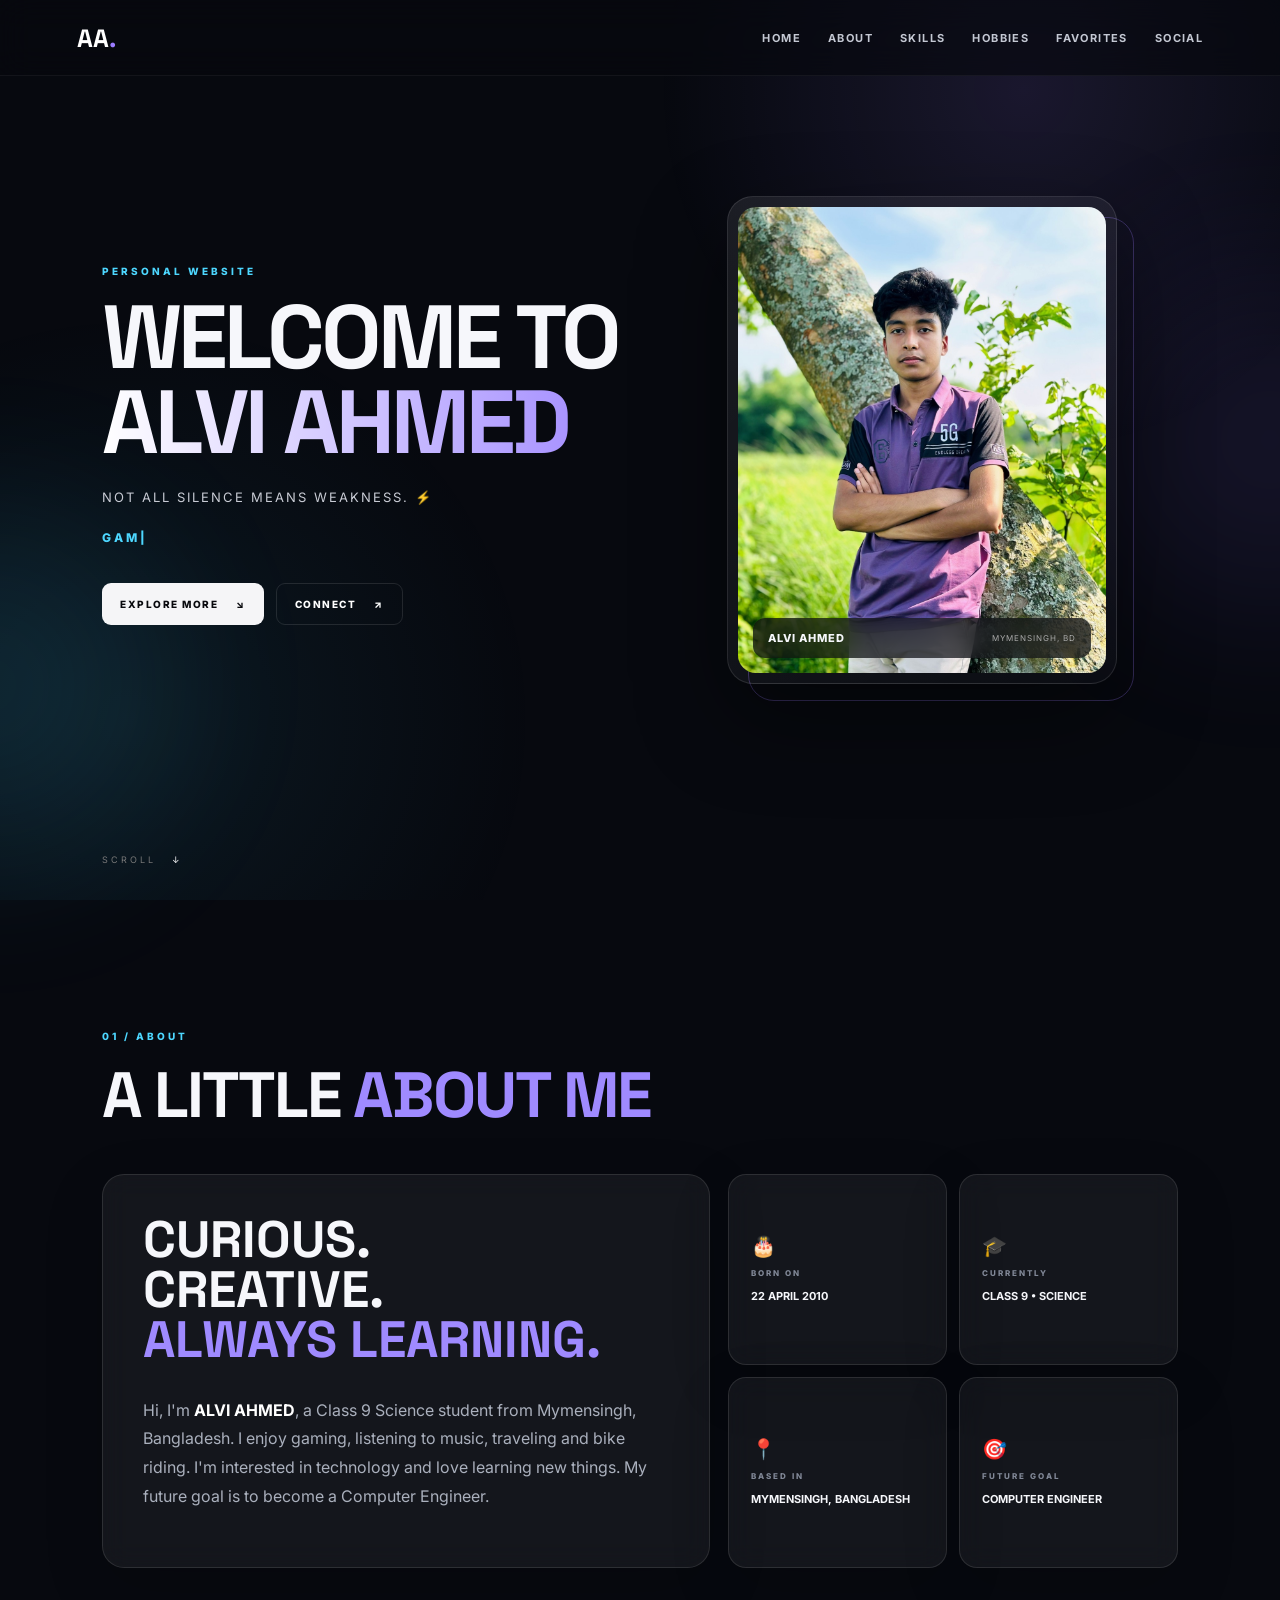
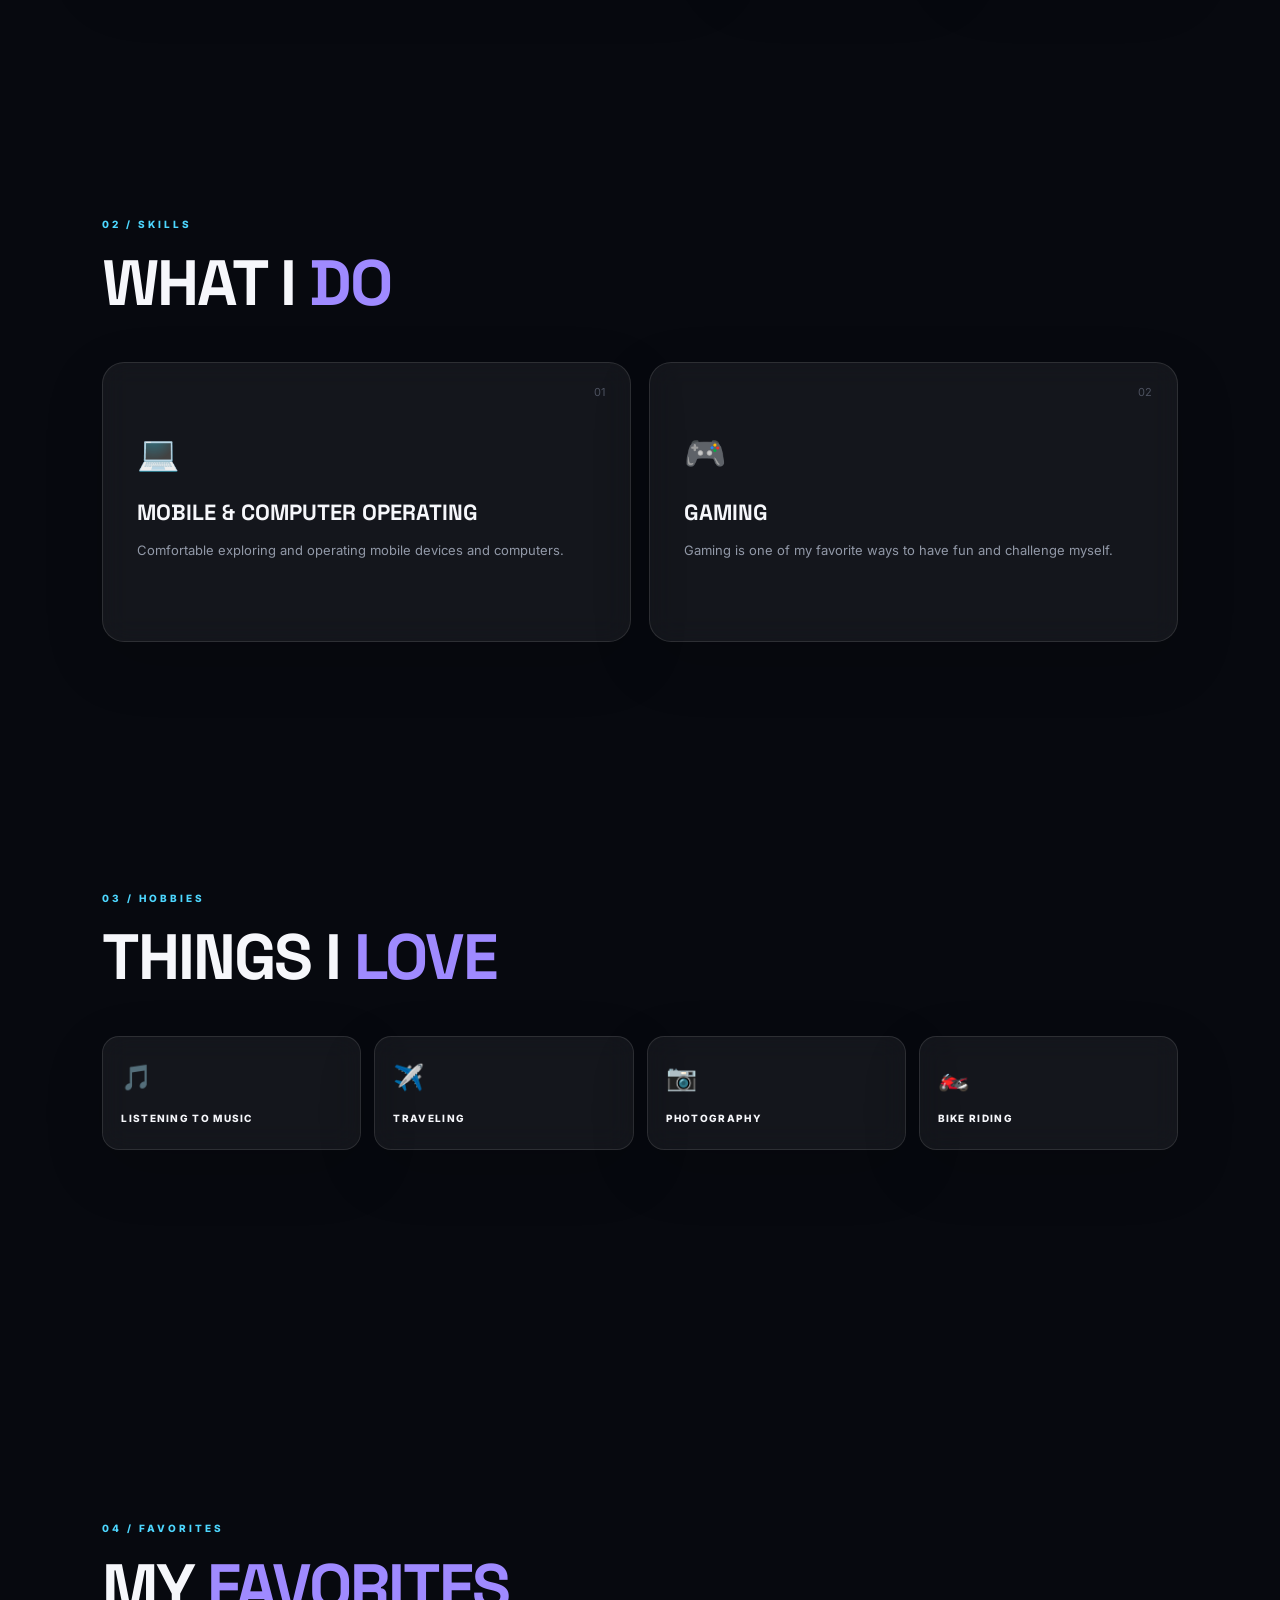
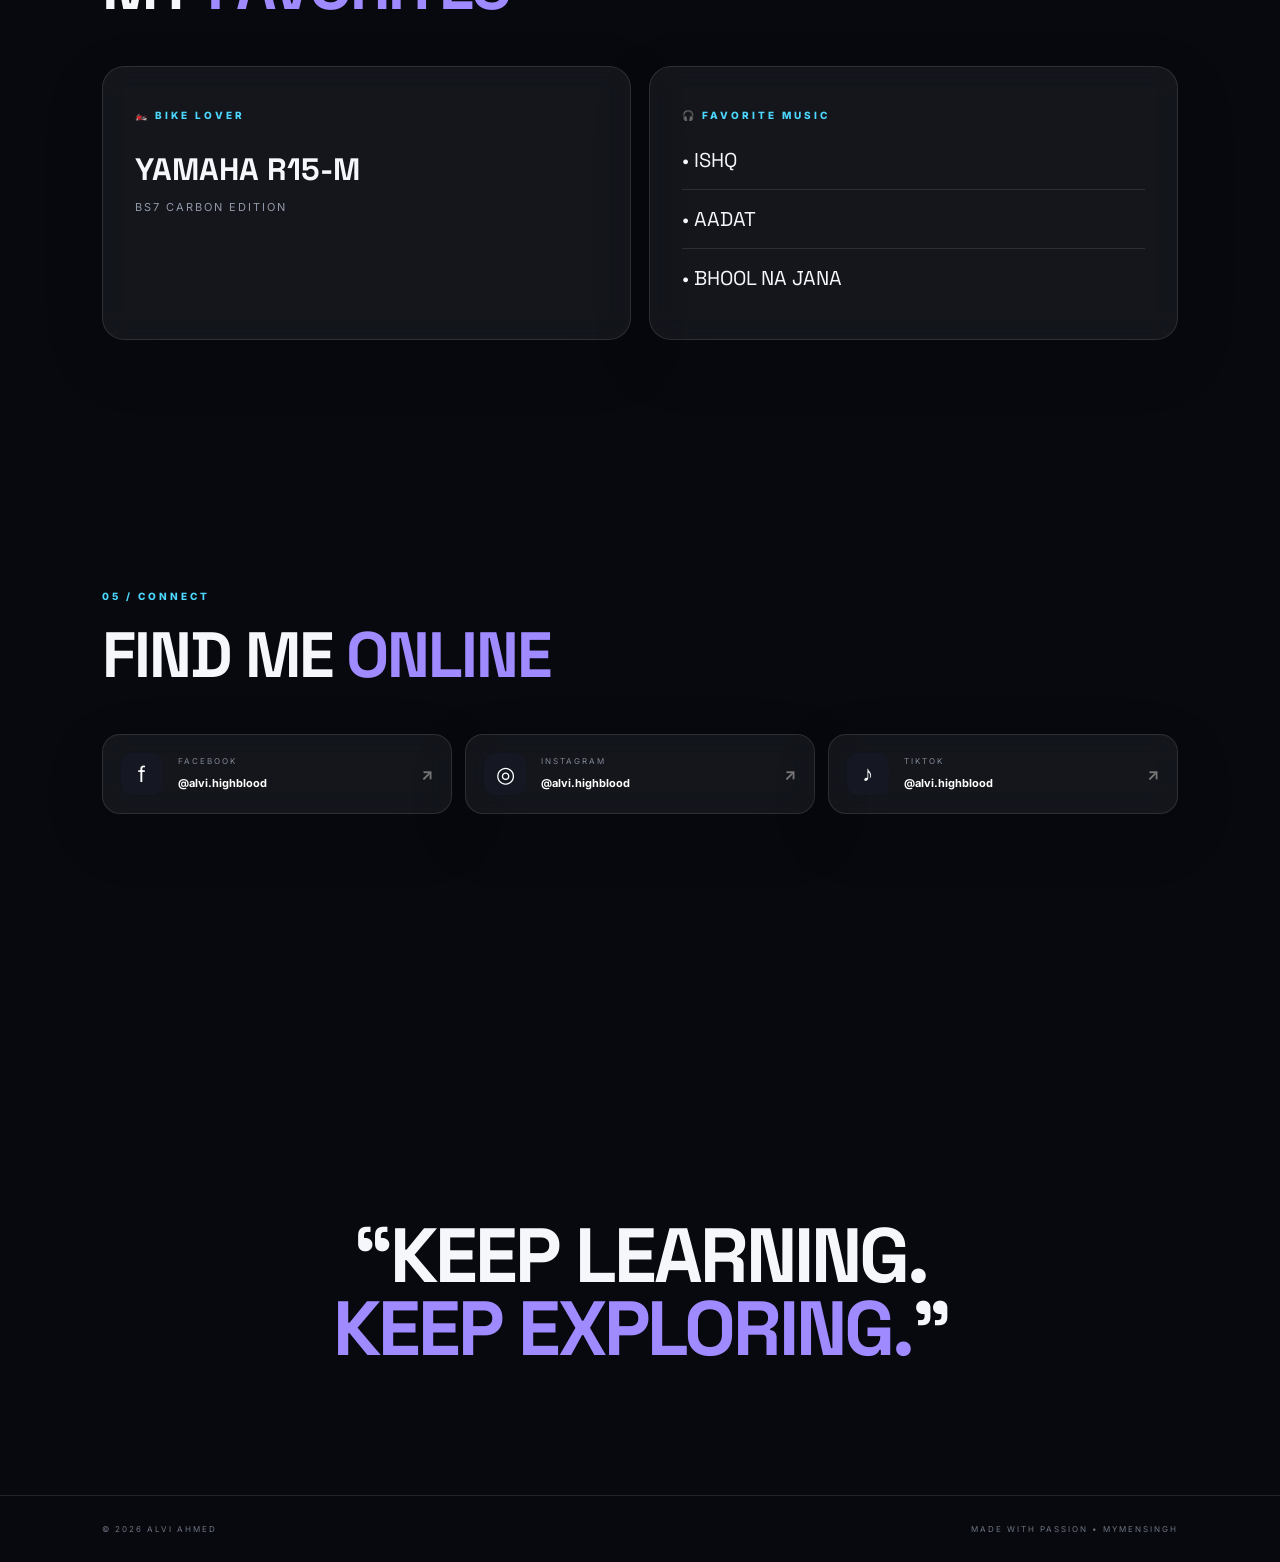
==== index.html @ 888786b5 "Add files via upload" ====
<!DOCTYPE html>
<html lang="en">
<head>
  <meta charset="UTF-8">
  <meta name="viewport" content="width=device-width, initial-scale=1.0">
  <meta name="description" content="Personal website of ALVI AHMED — Class 9 Science student from Mymensingh, Bangladesh, interested in technology, gaming, music, travel and bikes.">
  <meta name="keywords" content="ALVI AHMED, Alvi Ahmed, Mymensingh, student, personal website, gamer, bike lover">
  <meta name="author" content="ALVI AHMED">
  <meta name="theme-color" content="#07090f">
  <meta property="og:title" content="WELCOME TO ALVI AHMED">
  <meta property="og:description" content="Personal website of ALVI AHMED">
  <meta property="og:type" content="website">
  <title>WELCOME TO ALVI AHMED</title>
  <link rel="preconnect" href="https://fonts.googleapis.com">
  <link rel="preconnect" href="https://fonts.gstatic.com" crossorigin>
  <link href="https://fonts.googleapis.com/css2?family=Inter:wght@400;500;600;700;800&family=Space+Grotesk:wght@500;600;700&display=swap" rel="stylesheet">
  <link rel="stylesheet" href="style.css">
</head>
<body>
  <div class="loader" id="loader"><div class="loader-ring"></div><span>LOADING</span></div>
  <div class="progress" id="progress"></div>
  <div class="orb orb-one"></div><div class="orb orb-two"></div>

  <header class="nav">
    <a class="brand" href="#home">AA<span>.</span></a>
    <button class="menu" id="menu" aria-label="Open menu"><span></span><span></span><span></span></button>
    <nav id="navLinks">
      <a href="#home">HOME</a><a href="#about">ABOUT</a><a href="#skills">SKILLS</a>
      <a href="#hobbies">HOBBIES</a><a href="#favorites">FAVORITES</a><a href="#social">SOCIAL</a>
    </nav>
  </header>

  <main>
    <section class="hero section" id="home">
      <div class="hero-copy reveal">
        <p class="eyebrow">PERSONAL WEBSITE</p>
        <h1>WELCOME TO<br><span>ALVI AHMED</span></h1>
        <p class="tagline">NOT ALL SILENCE MEANS WEAKNESS. <b>⚡</b></p>
        <div class="typing"><span id="typed"></span><span class="cursor">|</span></div>
        <div class="hero-actions">
          <a class="btn primary" href="#about">EXPLORE MORE <span>↘</span></a>
          <a class="btn ghost" href="#social">CONNECT <span>↗</span></a>
        </div>
      </div>
      <div class="hero-photo reveal">
        <div class="photo-frame">
          <div class="photo-glow"></div>
          <img src="profile.jpg" alt="ALVI AHMED profile photo">
          <div class="photo-label"><span>ALVI AHMED</span><small>MYMENSINGH, BD</small></div>
        </div>
      </div>
      <div class="scroll-cue">SCROLL <span>↓</span></div>
    </section>

    <section class="section" id="about">
      <div class="section-head reveal"><p class="eyebrow">01 / ABOUT</p><h2>A LITTLE <span>ABOUT ME</span></h2></div>
      <div class="about-grid">
        <div class="bio-card glass reveal">
          <p class="big-text">CURIOUS.<br>CREATIVE.<br><span>ALWAYS LEARNING.</span></p>
          <p>Hi, I'm <strong>ALVI AHMED</strong>, a Class 9 Science student from Mymensingh, Bangladesh. I enjoy gaming, listening to music, traveling and bike riding. I'm interested in technology and love learning new things. My future goal is to become a Computer Engineer.</p>
        </div>
        <div class="details-grid">
          <div class="info-card glass reveal"><span>🎂</span><small>BORN ON</small><strong>22 APRIL 2010</strong></div>
          <div class="info-card glass reveal"><span>🎓</span><small>CURRENTLY</small><strong>CLASS 9 • SCIENCE</strong></div>
          <div class="info-card glass reveal"><span>📍</span><small>BASED IN</small><strong>MYMENSINGH, BANGLADESH</strong></div>
          <div class="info-card glass reveal"><span>🎯</span><small>FUTURE GOAL</small><strong>COMPUTER ENGINEER</strong></div>
        </div>
      </div>
    </section>

    <section class="section" id="skills">
      <div class="section-head reveal"><p class="eyebrow">02 / SKILLS</p><h2>WHAT I <span>DO</span></h2></div>
      <div class="cards two">
        <article class="feature-card glass reveal"><div class="num">01</div><div class="icon">💻</div><h3>MOBILE & COMPUTER OPERATING</h3><p>Comfortable exploring and operating mobile devices and computers.</p></article>
        <article class="feature-card glass reveal"><div class="num">02</div><div class="icon">🎮</div><h3>GAMING</h3><p>Gaming is one of my favorite ways to have fun and challenge myself.</p></article>
      </div>
    </section>

    <section class="section" id="hobbies">
      <div class="section-head reveal"><p class="eyebrow">03 / HOBBIES</p><h2>THINGS I <span>LOVE</span></h2></div>
      <div class="hobby-grid">
        <div class="hobby glass reveal">🎵 <span>LISTENING TO MUSIC</span></div>
        <div class="hobby glass reveal">✈️ <span>TRAVELING</span></div>
        <div class="hobby glass reveal">📷 <span>PHOTOGRAPHY</span></div>
        <div class="hobby glass reveal">🏍️ <span>BIKE RIDING</span></div>
      </div>
    </section>

    <section class="section" id="favorites">
      <div class="section-head reveal"><p class="eyebrow">04 / FAVORITES</p><h2>MY <span>FAVORITES</span></h2></div>
      <div class="favorites-grid">
        <article class="favorite-bike glass reveal">
          <p class="mini-label">🏍️ BIKE LOVER</p>
          <h3>YAMAHA R15-M</h3>
          <p>BS7 CARBON EDITION</p>
        </article>
        <article class="music-card glass reveal">
          <p class="mini-label">🎧 FAVORITE MUSIC</p>
          <div class="song">• ISHQ</div><div class="song">• AADAT</div><div class="song">• BHOOL NA JANA</div>
        </article>
      </div>
    </section>

    <section class="section" id="social">
      <div class="section-head reveal"><p class="eyebrow">05 / CONNECT</p><h2>FIND ME <span>ONLINE</span></h2></div>
      <div class="social-grid">
        <a class="social glass reveal" href="https://www.facebook.com/alvi.highblood" target="_blank" rel="noopener"><span>f</span><div><small>FACEBOOK</small><strong>@alvi.highblood</strong></div><b>↗</b></a>
        <a class="social glass reveal" href="https://www.instagram.com/alvi.highblood" target="_blank" rel="noopener"><span>◎</span><div><small>INSTAGRAM</small><strong>@alvi.highblood</strong></div><b>↗</b></a>
        <a class="social glass reveal" href="https://www.tiktok.com/@alvi.highblood" target="_blank" rel="noopener"><span>♪</span><div><small>TIKTOK</small><strong>@alvi.highblood</strong></div><b>↗</b></a>
      </div>
    </section>

    <section class="section final-note">
      <div class="quote reveal">“KEEP LEARNING.<br><span>KEEP EXPLORING.</span>”</div>
    </section>
  </main>

  <footer><span>© <span id="year"></span> ALVI AHMED</span><span>MADE WITH PASSION • MYMENSINGH</span></footer>
  <button id="top" class="top" aria-label="Back to top">↑</button>
  <script src="script.js"></script>
</body>
</html>
---- style.css ----
:root{
  --bg:#07090f;--card:rgba(255,255,255,.055);--line:rgba(255,255,255,.11);
  --text:#f6f7fb;--muted:#9da4b3;--accent:#9b7cff;--accent2:#4dd7ff;
}
*{box-sizing:border-box}html{scroll-behavior:smooth}body{margin:0;background:var(--bg);color:var(--text);font-family:Inter,Arial,sans-serif;overflow-x:hidden}
body:before{content:"";position:fixed;inset:0;pointer-events:none;background:radial-gradient(circle at 80% 10%,rgba(155,124,255,.13),transparent 28%),radial-gradient(circle at 10% 80%,rgba(77,215,255,.08),transparent 30%);z-index:-2}
.loader{position:fixed;inset:0;background:#07090f;z-index:9999;display:flex;align-items:center;justify-content:center;flex-direction:column;gap:18px;font-size:11px;letter-spacing:4px;transition:.6s}.loader-ring{width:44px;height:44px;border:2px solid #252a38;border-top-color:var(--accent);border-radius:50%;animation:spin 1s linear infinite}.loader.hide{opacity:0;pointer-events:none}
@keyframes spin{to{transform:rotate(360deg)}}.progress{position:fixed;top:0;left:0;width:0;height:2px;background:linear-gradient(90deg,var(--accent),var(--accent2));z-index:1000}
.orb{position:fixed;width:340px;height:340px;border-radius:50%;filter:blur(90px);opacity:.11;pointer-events:none;z-index:-1}.orb-one{background:#8c6cff;right:-160px;top:30%}.orb-two{background:#38cfff;left:-180px;bottom:5%}
.nav{position:fixed;top:0;left:0;right:0;height:76px;display:flex;align-items:center;justify-content:space-between;padding:0 6vw;z-index:50;background:rgba(7,9,15,.65);backdrop-filter:blur(16px);border-bottom:1px solid rgba(255,255,255,.05)}
.brand{font-family:"Space Grotesk";font-size:25px;font-weight:700;color:white;text-decoration:none}.brand span{color:var(--accent)}
nav{display:flex;gap:27px}nav a{color:#c4c8d3;text-decoration:none;font-size:11px;font-weight:700;letter-spacing:1.4px;transition:.25s}nav a:hover{color:#fff}
.menu{display:none;background:none;border:0}.menu span{display:block;width:25px;height:2px;background:white;margin:5px}
.section{min-height:70vh;padding:120px 8vw;position:relative}.hero{min-height:100vh;display:grid;grid-template-columns:1.05fr .95fr;align-items:center;padding-top:100px}
.hero-copy{max-width:720px}.eyebrow,.mini-label{font-size:10px;letter-spacing:3px;color:var(--accent2);font-weight:800}.hero h1{font-family:"Space Grotesk";font-size:clamp(45px,7vw,92px);line-height:.94;margin:18px 0 25px;letter-spacing:-4px}.hero h1 span{background:linear-gradient(90deg,#fff,#a994ff);-webkit-background-clip:text;background-clip:text;color:transparent}.tagline{color:#c8cbd4;font-size:13px;letter-spacing:2px}.typing{height:28px;margin:25px 0;color:var(--accent2);font-size:12px;font-weight:800;letter-spacing:3px}.cursor{animation:blink .7s infinite}@keyframes blink{50%{opacity:0}}
.hero-actions{display:flex;gap:12px}.btn{display:inline-flex;align-items:center;gap:18px;padding:14px 18px;border-radius:9px;text-decoration:none;font-size:10px;letter-spacing:1.5px;font-weight:800}.btn.primary{background:#f5f5f7;color:#08090d}.btn.ghost{border:1px solid var(--line);color:white}.btn:hover{transform:translateY(-2px)}
.hero-photo{display:flex;justify-content:center}.photo-frame{width:min(390px,78vw);aspect-ratio:4/5;position:relative;border:1px solid var(--line);padding:10px;border-radius:26px;background:linear-gradient(145deg,rgba(255,255,255,.08),rgba(255,255,255,.02));box-shadow:0 35px 90px rgba(0,0,0,.45)}.photo-frame:after{content:"";position:absolute;inset:20px -18px -18px 20px;border:1px solid rgba(155,124,255,.3);border-radius:26px;z-index:-1}.photo-frame img{width:100%;height:100%;object-fit:cover;border-radius:18px;display:block;background:#151822}.photo-label{position:absolute;bottom:25px;left:25px;right:25px;padding:13px 15px;border-radius:12px;background:rgba(5,7,12,.68);backdrop-filter:blur(14px);display:flex;justify-content:space-between;align-items:center}.photo-label span{font-size:11px;font-weight:800;letter-spacing:1px}.photo-label small{font-size:8px;color:#aaa;letter-spacing:1px}.scroll-cue{position:absolute;bottom:35px;left:8vw;font-size:9px;letter-spacing:3px;color:#777}.scroll-cue span{color:white;margin-left:10px}
.section-head{margin-bottom:38px}.section-head h2{font-family:"Space Grotesk";font-size:clamp(34px,5vw,64px);margin:12px 0;letter-spacing:-2px}.section-head h2 span{color:#9f8aff}.about-grid{display:grid;grid-template-columns:1.15fr .85fr;gap:18px}.glass{background:var(--card);border:1px solid var(--line);backdrop-filter:blur(14px);box-shadow:0 20px 60px rgba(0,0,0,.16)}.bio-card{padding:40px;border-radius:22px}.big-text{font-family:"Space Grotesk";font-size:clamp(28px,4vw,52px);line-height:.98;font-weight:700;margin:0 0 30px}.big-text span{color:#9f8aff}.bio-card>p:last-child{color:#aab0bd;line-height:1.8;max-width:680px}.bio-card strong{color:white}.details-grid{display:grid;grid-template-columns:1fr 1fr;gap:12px}.info-card{padding:22px;border-radius:18px;display:flex;flex-direction:column;gap:10px;justify-content:center}.info-card span{font-size:20px}.info-card small{font-size:8px;letter-spacing:2px;color:#818897;font-weight:800}.info-card strong{font-size:11px;line-height:1.5}
.cards.two{display:grid;grid-template-columns:1fr 1fr;gap:18px}.feature-card{border-radius:22px;padding:34px;min-height:280px;position:relative;overflow:hidden}.feature-card .num{position:absolute;right:25px;top:22px;color:#4d5260;font-size:11px}.feature-card .icon{font-size:34px;margin:35px 0 25px}.feature-card h3{font-family:"Space Grotesk";font-size:22px;margin:0 0 12px}.feature-card p{color:#9299a8;line-height:1.7;font-size:13px}
.hobby-grid{display:grid;grid-template-columns:repeat(4,1fr);gap:13px}.hobby{padding:25px 18px;border-radius:17px;display:flex;flex-direction:column;gap:20px;font-size:25px}.hobby span{font-size:10px;letter-spacing:1.3px;font-weight:800}
.favorites-grid{display:grid;grid-template-columns:1fr 1fr;gap:18px}.favorite-bike,.music-card{border-radius:22px;padding:32px}.favorite-bike h3{font-family:"Space Grotesk";font-size:31px;margin:28px 0 7px}.favorite-bike>p:last-child{color:#9299a8;letter-spacing:2px;font-size:11px}.song{font-family:"Space Grotesk";font-size:20px;padding:16px 0;border-bottom:1px solid var(--line)}.song:last-child{border:0}
.social-grid{display:grid;grid-template-columns:repeat(3,1fr);gap:13px}.social{border-radius:18px;padding:18px;display:flex;align-items:center;gap:15px;text-decoration:none;color:white;transition:.25s}.social:hover,.hobby:hover,.feature-card:hover,.info-card:hover{transform:translateY(-5px);border-color:rgba(155,124,255,.35)}.social>span{width:42px;height:42px;border-radius:12px;background:#151823;display:grid;place-items:center;font-size:22px}.social div{flex:1}.social small{display:block;color:#818897;font-size:8px;letter-spacing:2px;margin-bottom:5px}.social strong{font-size:11px}.social b{color:#777}
.final-note{min-height:45vh;display:grid;place-items:center;text-align:center}.quote{font-family:"Space Grotesk";font-size:clamp(35px,6vw,80px);line-height:.95;font-weight:700;letter-spacing:-3px}.quote span{color:#9f8aff}footer{padding:28px 8vw;border-top:1px solid var(--line);display:flex;justify-content:space-between;color:#6f7582;font-size:8px;letter-spacing:2px}.top{position:fixed;right:20px;bottom:20px;width:40px;height:40px;border:1px solid var(--line);border-radius:50%;background:#11141d;color:white;opacity:0;pointer-events:none;transition:.3s}.top.show{opacity:1;pointer-events:auto}.reveal{opacity:0;transform:translateY(25px);transition:opacity .7s ease,transform .7s ease}.reveal.visible{opacity:1;transform:none}
@media(max-width:850px){.nav{padding:0 5vw}nav{position:absolute;top:76px;left:5vw;right:5vw;padding:18px;display:none;flex-direction:column;background:#0b0e16;border:1px solid var(--line);border-radius:15px}nav.open{display:flex}.menu{display:block}.hero{grid-template-columns:1fr;gap:50px;padding-top:125px}.hero-photo{order:-1}.photo-frame{width:min(300px,72vw)}.hero h1{font-size:clamp(42px,12vw,68px);letter-spacing:-3px}.scroll-cue{display:none}.section{padding:90px 5vw}.about-grid,.cards.two,.favorites-grid{grid-template-columns:1fr}.hobby-grid{grid-template-columns:1fr 1fr}.social-grid{grid-template-columns:1fr}.details-grid{gap:9px}.info-card{padding:18px}}
@media(max-width:460px){.details-grid{grid-template-columns:1fr}.hobby-grid{grid-template-columns:1fr}.photo-label small{display:none}footer{flex-direction:column;gap:10px}}
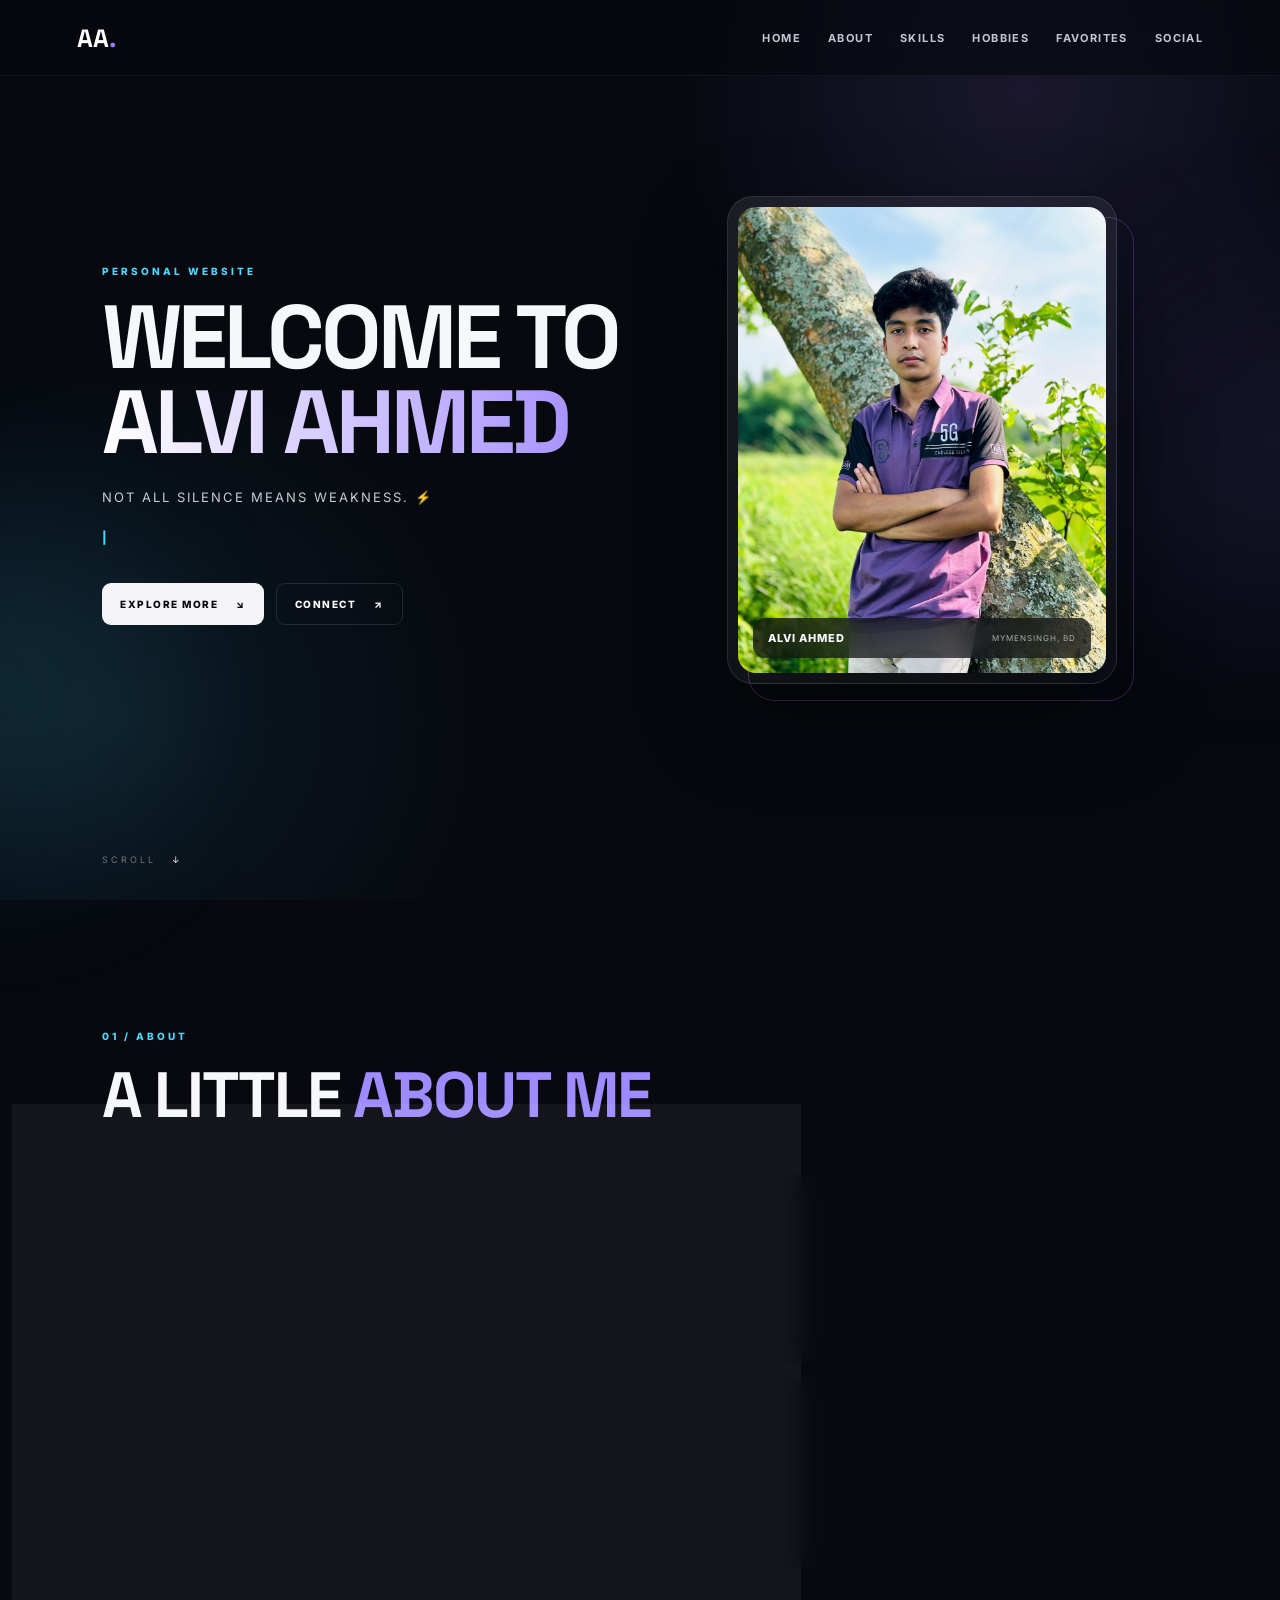
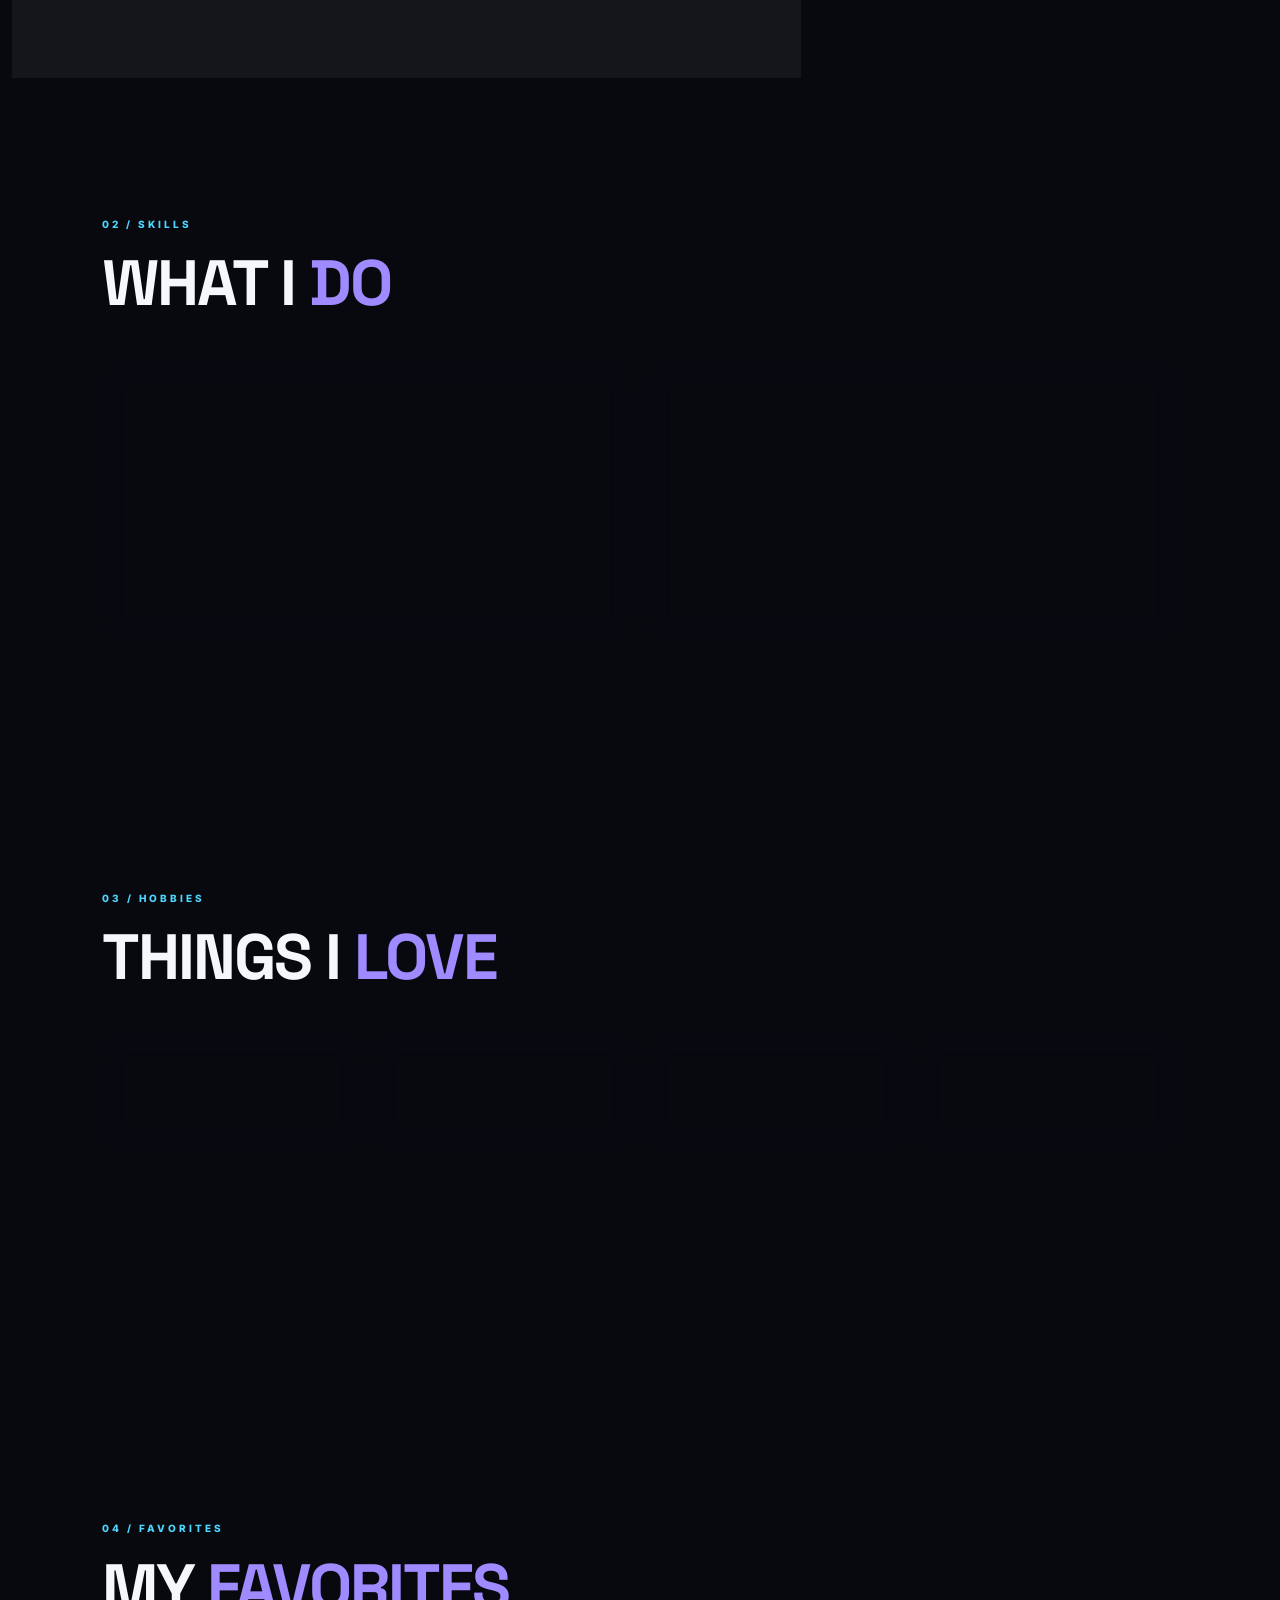
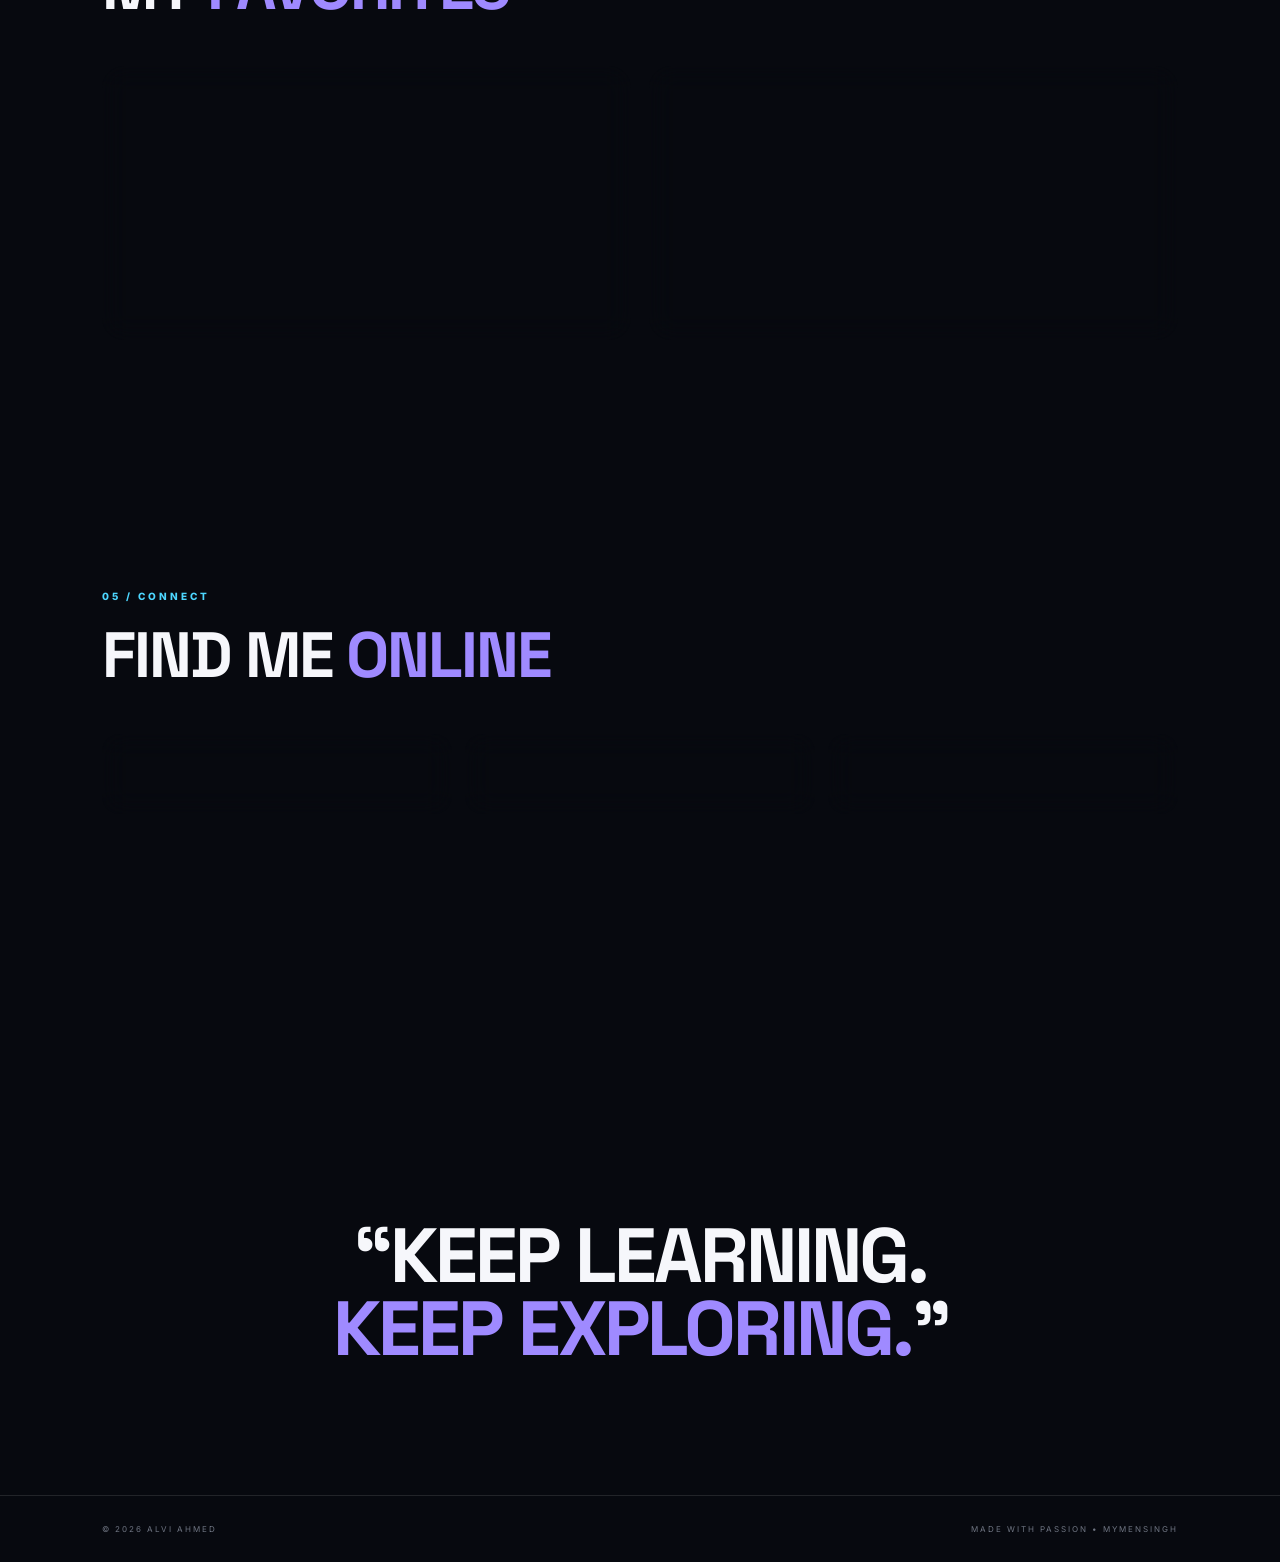
==== commit 44a832f6: "Update index.html" ====
--- a/index.html
+++ b/index.html
@@ -3,17 +3,37 @@
 <head>
   <meta charset="UTF-8">
   <meta name="viewport" content="width=device-width, initial-scale=1.0">
-  <meta name="description" content="Personal website of ALVI AHMED — Class 9 Science student from Mymensingh, Bangladesh, interested in technology, gaming, music, travel and bikes.">
-  <meta name="keywords" content="ALVI AHMED, Alvi Ahmed, Mymensingh, student, personal website, gamer, bike lover">
+
+  <title>ALVI AHMED | Personal Website</title>
+
+  <meta name="description" content="Official personal website of ALVI AHMED — a student from Mymensingh, Bangladesh interested in technology, gaming, music, photography, traveling and bikes.">
+
+  <meta name="keywords" content="ALVI AHMED, Alvi Ahmed, alvi-highblood, Mymensingh, Bangladesh, personal website, student, gamer, technology, photography, bikes">
+
   <meta name="author" content="ALVI AHMED">
+
+  <meta name="robots" content="index, follow">
+  <meta name="googlebot" content="index, follow">
+
   <meta name="theme-color" content="#07090f">
-  <meta property="og:title" content="WELCOME TO ALVI AHMED">
-  <meta property="og:description" content="Personal website of ALVI AHMED">
+
+  <link rel="canonical" href="https://alvi-highblood.github.io/">
+
+  <meta property="og:title" content="ALVI AHMED | Personal Website">
+  <meta property="og:description" content="Official personal website of ALVI AHMED from Mymensingh, Bangladesh.">
   <meta property="og:type" content="website">
-  <title>WELCOME TO ALVI AHMED</title>
+  <meta property="og:url" content="https://alvi-highblood.github.io/">
+  <meta property="og:image" content="https://alvi-highblood.github.io/profile.jpg">
+
+  <meta name="twitter:card" content="summary_large_image">
+  <meta name="twitter:title" content="ALVI AHMED | Personal Website">
+  <meta name="twitter:description" content="Official personal website of ALVI AHMED.">
+  <meta name="twitter:image" content="https://alvi-highblood.github.io/profile.jpg">
+
   <link rel="preconnect" href="https://fonts.googleapis.com">
   <link rel="preconnect" href="https://fonts.gstatic.com" crossorigin>
   <link href="https://fonts.googleapis.com/css2?family=Inter:wght@400;500;600;700;800&family=Space+Grotesk:wght@500;600;700&display=swap" rel="stylesheet">
+
   <link rel="stylesheet" href="style.css">
 </head>
 <body>
